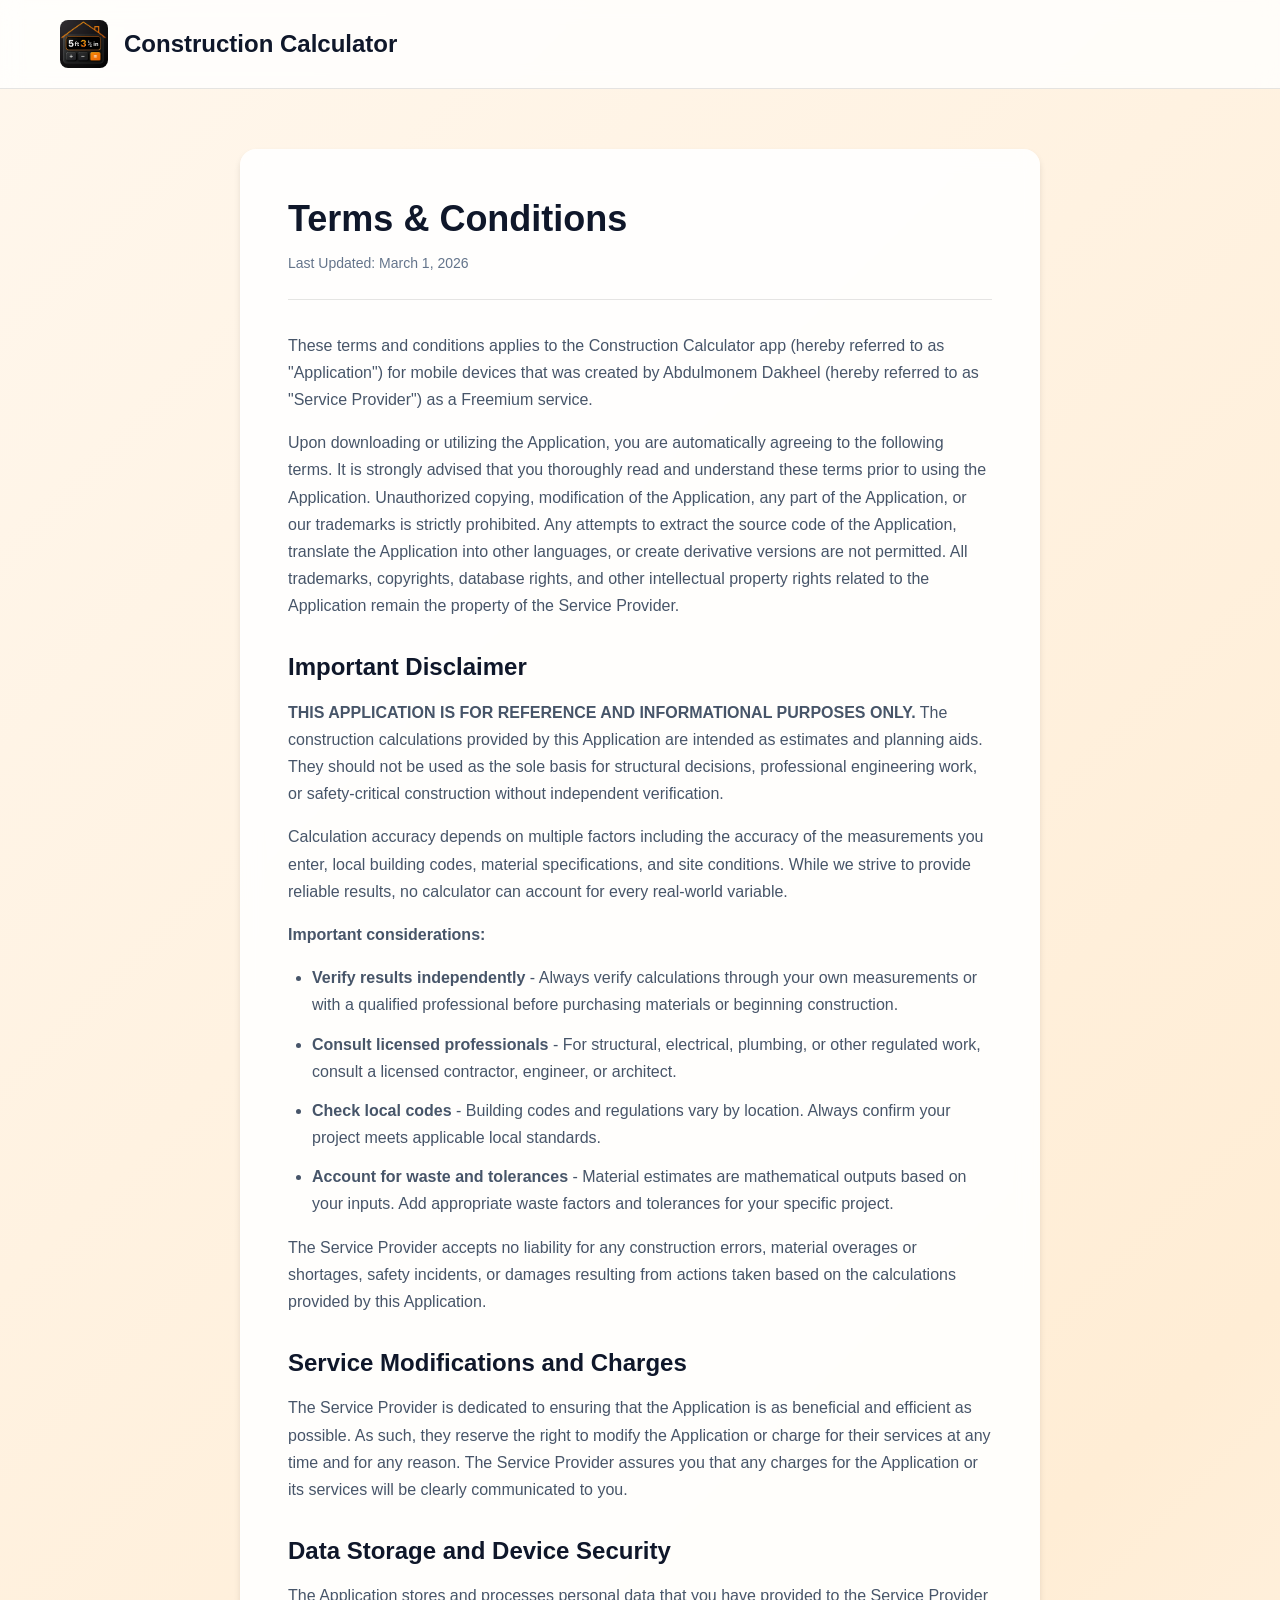
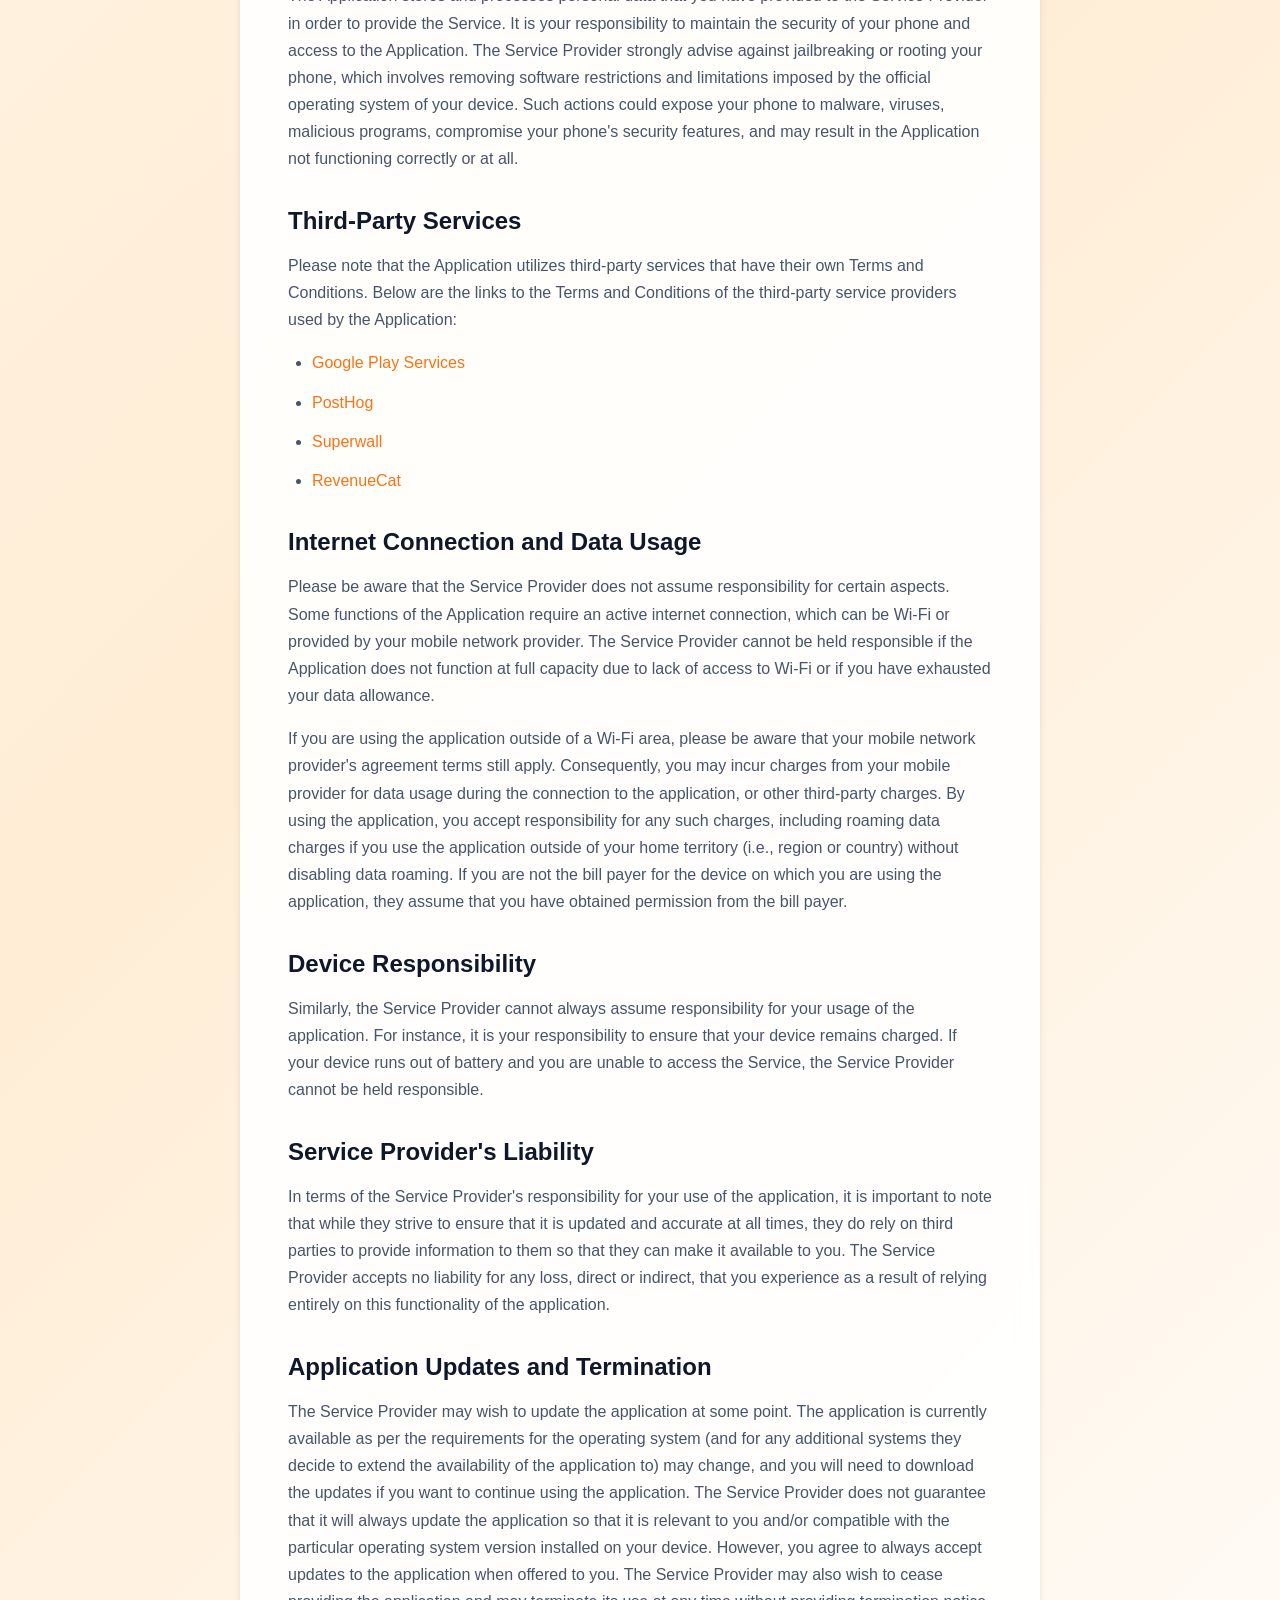
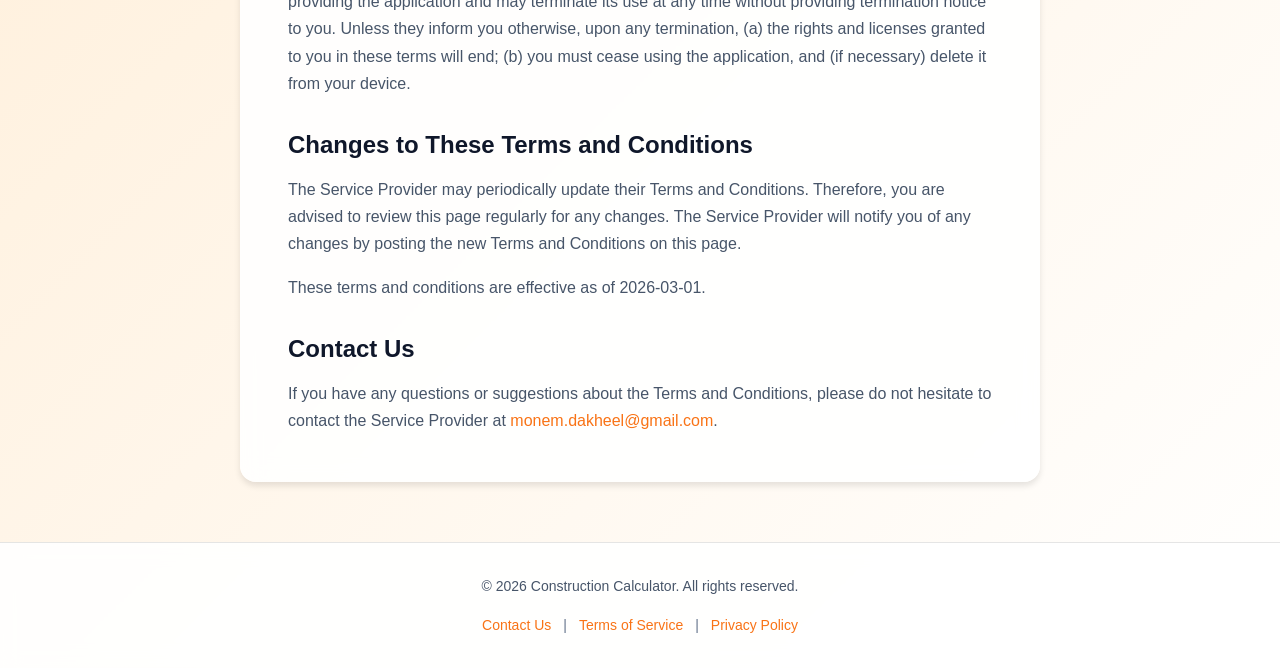
==== terms.html @ 5d299b6c "Add landing page configuration, styles, and HTML structure - Created `config.js` for app configurati" ====
<!DOCTYPE html>
<html lang="en">
<head>
  <meta charset="UTF-8">
  <meta name="viewport" content="width=device-width, initial-scale=1.0">
  <meta name="description" content="Terms of Service">
  <meta name="theme-color" content="#F97316">
  <title>Terms of Service - Construction Calculator</title>
  <link rel="stylesheet" href="index.css">
</head>
<body>
  <header class="header">
    <div class="container">
      <div class="header-content">
        <a href="index.html" class="header-link">
          <img id="logo" src="" alt="App Logo" class="logo">
          <h1 id="app-name" class="app-name">Construction Calculator</h1>
        </a>
      </div>
    </div>
  </header>

  <main class="main">
    <div class="container">
      <article class="legal-content">
        <h1 class="legal-title">Terms & Conditions</h1>
        <p class="legal-last-updated">Last Updated: <span id="last-updated">March 1, 2026</span></p>

        <section class="legal-section">
          <p class="legal-text">
            These terms and conditions applies to the <span id="app-name-inline">Construction Calculator</span> app (hereby referred to as "Application") 
            for mobile devices that was created by Abdulmonem Dakheel (hereby referred to as "Service Provider") as a Freemium service.
          </p>
          <p class="legal-text">
            Upon downloading or utilizing the Application, you are automatically agreeing to the following terms. It is strongly advised that 
            you thoroughly read and understand these terms prior to using the Application. Unauthorized copying, modification of the Application, 
            any part of the Application, or our trademarks is strictly prohibited. Any attempts to extract the source code of the Application, 
            translate the Application into other languages, or create derivative versions are not permitted. All trademarks, copyrights, database 
            rights, and other intellectual property rights related to the Application remain the property of the Service Provider.
          </p>
        </section>

        <section class="legal-section">
          <h2 class="legal-heading">Important Disclaimer</h2>
          <p class="legal-text">
            <strong>THIS APPLICATION IS FOR REFERENCE AND INFORMATIONAL PURPOSES ONLY.</strong> The construction calculations 
            provided by this Application are intended as estimates and planning aids. They should not be used as the sole basis for 
            structural decisions, professional engineering work, or safety-critical construction without independent verification.
          </p>
          <p class="legal-text">
            Calculation accuracy depends on multiple factors including the accuracy of the measurements you enter, local building 
            codes, material specifications, and site conditions. While we strive to provide reliable results, no calculator 
            can account for every real-world variable.
          </p>
          <p class="legal-text">
            <strong>Important considerations:</strong>
          </p>
          <ul class="legal-list">
            <li><strong>Verify results independently</strong> - Always verify calculations through your own measurements or with a qualified professional before purchasing materials or beginning construction.</li>
            <li><strong>Consult licensed professionals</strong> - For structural, electrical, plumbing, or other regulated work, consult a licensed contractor, engineer, or architect.</li>
            <li><strong>Check local codes</strong> - Building codes and regulations vary by location. Always confirm your project meets applicable local standards.</li>
            <li><strong>Account for waste and tolerances</strong> - Material estimates are mathematical outputs based on your inputs. Add appropriate waste factors and tolerances for your specific project.</li>
          </ul>
          <p class="legal-text">
            The Service Provider accepts no liability for any construction errors, material overages or shortages, safety incidents, 
            or damages resulting from actions taken based on the calculations provided by this Application.
          </p>
        </section>

        <section class="legal-section">
          <h2 class="legal-heading">Service Modifications and Charges</h2>
          <p class="legal-text">
            The Service Provider is dedicated to ensuring that the Application is as beneficial and efficient as possible. As such, they reserve 
            the right to modify the Application or charge for their services at any time and for any reason. The Service Provider assures you 
            that any charges for the Application or its services will be clearly communicated to you.
          </p>
        </section>

        <section class="legal-section">
          <h2 class="legal-heading">Data Storage and Device Security</h2>
          <p class="legal-text">
            The Application stores and processes personal data that you have provided to the Service Provider in order to provide the Service. 
            It is your responsibility to maintain the security of your phone and access to the Application. The Service Provider strongly 
            advise against jailbreaking or rooting your phone, which involves removing software restrictions and limitations imposed by the 
            official operating system of your device. Such actions could expose your phone to malware, viruses, malicious programs, compromise 
            your phone's security features, and may result in the Application not functioning correctly or at all.
          </p>
        </section>

        <section class="legal-section">
          <h2 class="legal-heading">Third-Party Services</h2>
          <p class="legal-text">
            Please note that the Application utilizes third-party services that have their own Terms and Conditions. Below are the links to the 
            Terms and Conditions of the third-party service providers used by the Application:
          </p>
          <ul class="legal-list">
            <li><a href="https://policies.google.com/terms" target="_blank" rel="noopener noreferrer" class="legal-link">Google Play Services</a></li>
            <li><a href="https://posthog.com/terms" target="_blank" rel="noopener noreferrer" class="legal-link">PostHog</a></li>
            <li><a href="https://superwall.com/legal/terms-of-service" target="_blank" rel="noopener noreferrer" class="legal-link">Superwall</a></li>
            <li><a href="https://www.revenuecat.com/terms" target="_blank" rel="noopener noreferrer" class="legal-link">RevenueCat</a></li>
          </ul>
        </section>

        <section class="legal-section">
          <h2 class="legal-heading">Internet Connection and Data Usage</h2>
          <p class="legal-text">
            Please be aware that the Service Provider does not assume responsibility for certain aspects. Some functions of the Application 
            require an active internet connection, which can be Wi-Fi or provided by your mobile network provider. The Service Provider cannot 
            be held responsible if the Application does not function at full capacity due to lack of access to Wi-Fi or if you have exhausted 
            your data allowance.
          </p>
          <p class="legal-text">
            If you are using the application outside of a Wi-Fi area, please be aware that your mobile network provider's agreement terms still 
            apply. Consequently, you may incur charges from your mobile provider for data usage during the connection to the application, or 
            other third-party charges. By using the application, you accept responsibility for any such charges, including roaming data charges 
            if you use the application outside of your home territory (i.e., region or country) without disabling data roaming. If you are not 
            the bill payer for the device on which you are using the application, they assume that you have obtained permission from the bill payer.
          </p>
        </section>

        <section class="legal-section">
          <h2 class="legal-heading">Device Responsibility</h2>
          <p class="legal-text">
            Similarly, the Service Provider cannot always assume responsibility for your usage of the application. For instance, it is your 
            responsibility to ensure that your device remains charged. If your device runs out of battery and you are unable to access the Service, 
            the Service Provider cannot be held responsible.
          </p>
        </section>

        <section class="legal-section">
          <h2 class="legal-heading">Service Provider's Liability</h2>
          <p class="legal-text">
            In terms of the Service Provider's responsibility for your use of the application, it is important to note that while they strive to 
            ensure that it is updated and accurate at all times, they do rely on third parties to provide information to them so that they can 
            make it available to you. The Service Provider accepts no liability for any loss, direct or indirect, that you experience as a result 
            of relying entirely on this functionality of the application.
          </p>
        </section>

        <section class="legal-section">
          <h2 class="legal-heading">Application Updates and Termination</h2>
          <p class="legal-text">
            The Service Provider may wish to update the application at some point. The application is currently available as per the requirements 
            for the operating system (and for any additional systems they decide to extend the availability of the application to) may change, 
            and you will need to download the updates if you want to continue using the application. The Service Provider does not guarantee that 
            it will always update the application so that it is relevant to you and/or compatible with the particular operating system version 
            installed on your device. However, you agree to always accept updates to the application when offered to you. The Service Provider may 
            also wish to cease providing the application and may terminate its use at any time without providing termination notice to you. Unless 
            they inform you otherwise, upon any termination, (a) the rights and licenses granted to you in these terms will end; (b) you must cease 
            using the application, and (if necessary) delete it from your device.
          </p>
        </section>

        <section class="legal-section">
          <h2 class="legal-heading">Changes to These Terms and Conditions</h2>
          <p class="legal-text">
            The Service Provider may periodically update their Terms and Conditions. Therefore, you are advised to review this page regularly 
            for any changes. The Service Provider will notify you of any changes by posting the new Terms and Conditions on this page.
          </p>
          <p class="legal-text">
            These terms and conditions are effective as of 2026-03-01.
          </p>
        </section>

        <section class="legal-section">
          <h2 class="legal-heading">Contact Us</h2>
          <p class="legal-text">
            If you have any questions or suggestions about the Terms and Conditions, please do not hesitate to contact the Service Provider at 
            <a id="contact-email-link" href="mailto:monem.dakheel@gmail.com" class="legal-link">monem.dakheel@gmail.com</a>.
          </p>
        </section>
      </article>
    </div>
  </main>

  <footer class="footer">
    <div class="container">
      <div class="footer-content">
        <p class="footer-text">&copy; 2026 <span id="footer-app-name">Construction Calculator</span>. All rights reserved.</p>
        <nav class="footer-links">
          <a id="contact-link" href="mailto:monem.dakheel@gmail.com" class="footer-link">Contact Us</a>
          <span class="footer-separator">|</span>
          <a id="terms-link" href="terms.html" class="footer-link">Terms of Service</a>
          <span class="footer-separator">|</span>
          <a id="privacy-link" href="privacy.html" class="footer-link">Privacy Policy</a>
        </nav>
      </div>
    </div>
  </footer>

  <script src="config.js"></script>
  <script src="index.js"></script>
</body>
</html>
---- index.css ----
/**
 * Landing Page Styles
 * 
 * Colors are set dynamically via CSS custom properties from config.js
 */

:root {
  /* These will be set dynamically by JavaScript from config.js */
  /* Default fallbacks match Construction Calculator orange theme (#F97316) */
  --color-primary: #F97316;
  --color-primary-dark: #EA580C;
  --color-primary-light: #FB923C;
  --color-background: #FFFFFF;
  --color-background-secondary: #FFF7ED;
  --color-text: #0F172A;
  --color-text-secondary: #475569;
  --color-text-tertiary: #64748B;
  --color-gradient-start: #FFF7ED;
  --color-gradient-middle: #FFEDD5;
  --color-gradient-end: #FFFFFF;
}

* {
  margin: 0;
  padding: 0;
  box-sizing: border-box;
}

body {
  font-family: -apple-system, BlinkMacSystemFont, 'Segoe UI', 'Roboto', 'Oxygen',
    'Ubuntu', 'Cantarell', 'Fira Sans', 'Droid Sans', 'Helvetica Neue',
    sans-serif;
  -webkit-font-smoothing: antialiased;
  -moz-osx-font-smoothing: grayscale;
  background: linear-gradient(
    135deg,
    var(--color-gradient-start) 0%,
    var(--color-gradient-middle) 50%,
    var(--color-gradient-end) 100%
  );
  color: var(--color-text);
  line-height: 1.6;
  min-height: 100vh;
  display: flex;
  flex-direction: column;
}

.container {
  max-width: 1200px;
  margin: 0 auto;
  padding: 0 20px;
  width: 100%;
}

/* Header Styles */
.header {
  background: rgba(255, 255, 255, 0.8);
  backdrop-filter: blur(10px);
  border-bottom: 1px solid rgba(0, 0, 0, 0.1);
  padding: 20px 0;
  position: sticky;
  top: 0;
  z-index: 100;
}

.header-content {
  display: flex;
  align-items: center;
  gap: 16px;
}

.logo {
  width: 48px;
  height: 48px;
  object-fit: contain;
  border-radius: 8px;
}

.app-name {
  font-size: 24px;
  font-weight: 700;
  color: var(--color-text);
  margin: 0;
}

/* Main Content */
.main {
  flex: 1;
  padding: 60px 0;
}

/* Hero Section */
.hero {
  text-align: center;
  padding: 40px 0;
}

.hero-title {
  font-size: 48px;
  font-weight: 700;
  color: var(--color-text);
  margin-bottom: 20px;
  line-height: 1.2;
}

.hero-description {
  font-size: 20px;
  color: var(--color-text-secondary);
  max-width: 600px;
  margin: 0 auto;
  line-height: 1.6;
}

/* Features Section */
.features {
  padding: 60px 0;
}

.features-grid {
  display: grid;
  grid-template-columns: repeat(auto-fit, minmax(280px, 1fr));
  gap: 32px;
  margin-top: 40px;
}

.feature-card {
  background: rgba(255, 255, 255, 0.9);
  backdrop-filter: blur(10px);
  border-radius: 16px;
  padding: 32px;
  text-align: center;
  box-shadow: 0 4px 6px rgba(0, 0, 0, 0.1);
  transition: transform 0.3s ease, box-shadow 0.3s ease;
}

.feature-card:hover {
  transform: translateY(-4px);
  box-shadow: 0 8px 12px rgba(0, 0, 0, 0.15);
}

.feature-icon {
  font-size: 48px;
  margin-bottom: 16px;
}

.feature-title {
  font-size: 22px;
  font-weight: 600;
  color: var(--color-text);
  margin-bottom: 12px;
}

.feature-description {
  font-size: 16px;
  color: var(--color-text-secondary);
  line-height: 1.5;
}

/* Footer Styles */
.footer {
  background: rgba(255, 255, 255, 0.9);
  backdrop-filter: blur(10px);
  border-top: 1px solid rgba(0, 0, 0, 0.1);
  padding: 32px 0;
  margin-top: auto;
}

.footer-content {
  display: flex;
  flex-direction: column;
  align-items: center;
  gap: 16px;
  text-align: center;
}

.footer-text {
  font-size: 14px;
  color: var(--color-text-secondary);
}

.footer-links {
  display: flex;
  align-items: center;
  gap: 12px;
  flex-wrap: wrap;
  justify-content: center;
}

.footer-link {
  color: var(--color-primary);
  text-decoration: none;
  font-size: 14px;
  font-weight: 500;
  transition: color 0.2s ease;
}

.footer-link:hover {
  color: var(--color-primary-dark);
  text-decoration: underline;
}

.footer-separator {
  color: var(--color-text-tertiary);
  font-size: 14px;
}

/* Legal Pages Styles */
.header-link {
  display: flex;
  align-items: center;
  gap: 16px;
  text-decoration: none;
  color: inherit;
}

.header-link:hover {
  opacity: 0.8;
}

.legal-content {
  background: rgba(255, 255, 255, 0.9);
  backdrop-filter: blur(10px);
  border-radius: 16px;
  padding: 48px;
  max-width: 800px;
  margin: 0 auto;
  box-shadow: 0 4px 6px rgba(0, 0, 0, 0.1);
}

.legal-title {
  font-size: 36px;
  font-weight: 700;
  color: var(--color-text);
  margin-bottom: 12px;
  line-height: 1.2;
}

.legal-last-updated {
  font-size: 14px;
  color: var(--color-text-tertiary);
  margin-bottom: 32px;
  padding-bottom: 24px;
  border-bottom: 1px solid rgba(0, 0, 0, 0.1);
}

.legal-section {
  margin-bottom: 32px;
}

.legal-section:last-child {
  margin-bottom: 0;
}

.legal-heading {
  font-size: 24px;
  font-weight: 600;
  color: var(--color-text);
  margin-bottom: 16px;
  line-height: 1.3;
}

.legal-text {
  font-size: 16px;
  color: var(--color-text-secondary);
  line-height: 1.7;
  margin-bottom: 16px;
}

.legal-text:last-child {
  margin-bottom: 0;
}

.legal-list {
  margin-left: 24px;
  margin-bottom: 16px;
  color: var(--color-text-secondary);
}

.legal-list li {
  font-size: 16px;
  line-height: 1.7;
  margin-bottom: 12px;
}

.legal-list li:last-child {
  margin-bottom: 0;
}

.legal-link {
  color: var(--color-primary);
  text-decoration: none;
  font-weight: 500;
  transition: color 0.2s ease;
}

.legal-link:hover {
  color: var(--color-primary-dark);
  text-decoration: underline;
}

/* Responsive Design */
@media (max-width: 768px) {
  .hero-title {
    font-size: 36px;
  }

  .hero-description {
    font-size: 18px;
    padding: 0 20px;
  }

  .features-grid {
    grid-template-columns: 1fr;
    gap: 24px;
  }

  .feature-card {
    padding: 24px;
  }

  .app-name {
    font-size: 20px;
  }

  .logo {
    width: 40px;
    height: 40px;
  }

  .footer-links {
    flex-direction: column;
    gap: 8px;
  }

  .footer-separator {
    display: none;
  }
}

@media (max-width: 480px) {
  .hero-title {
    font-size: 28px;
  }

  .hero-description {
    font-size: 16px;
  }

  .container {
    padding: 0 16px;
  }

  .legal-content {
    padding: 32px 24px;
  }

  .legal-title {
    font-size: 28px;
  }

  .legal-heading {
    font-size: 20px;
  }

  .legal-text,
  .legal-list li {
    font-size: 15px;
  }
}
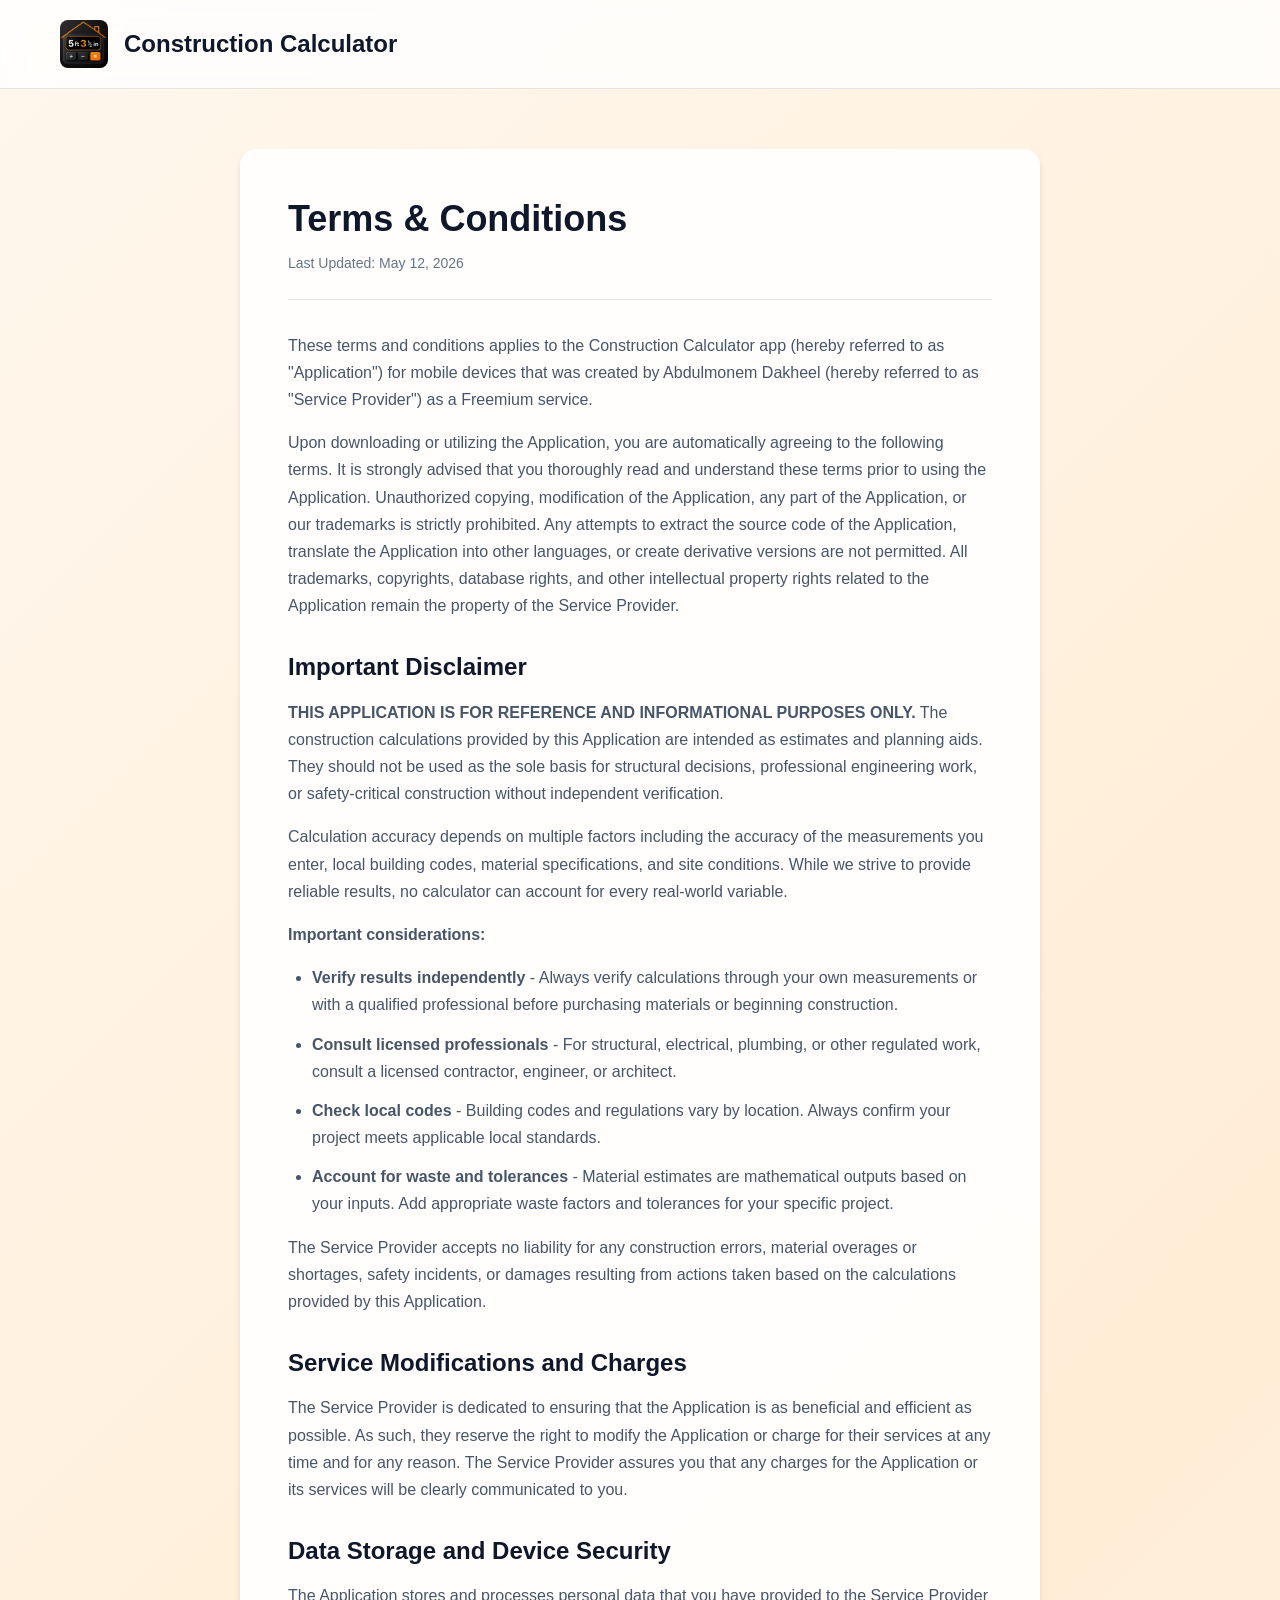
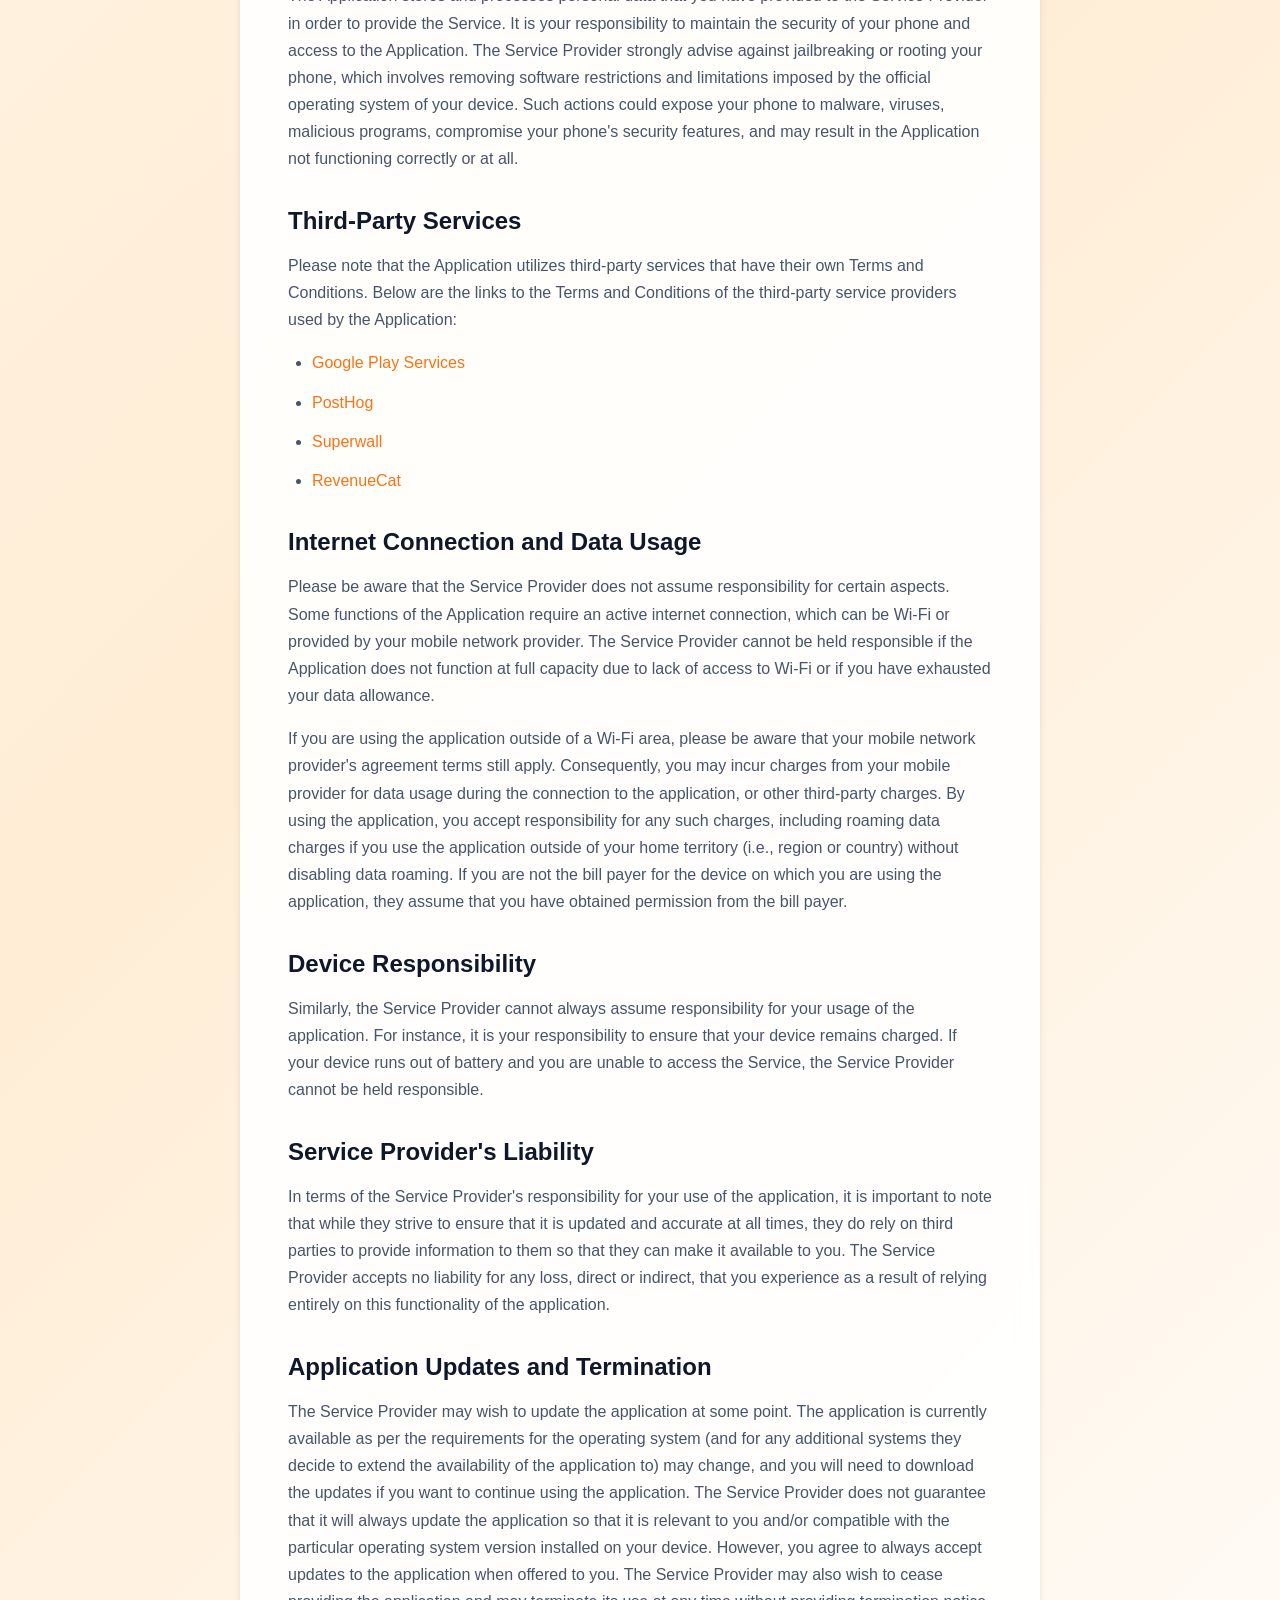
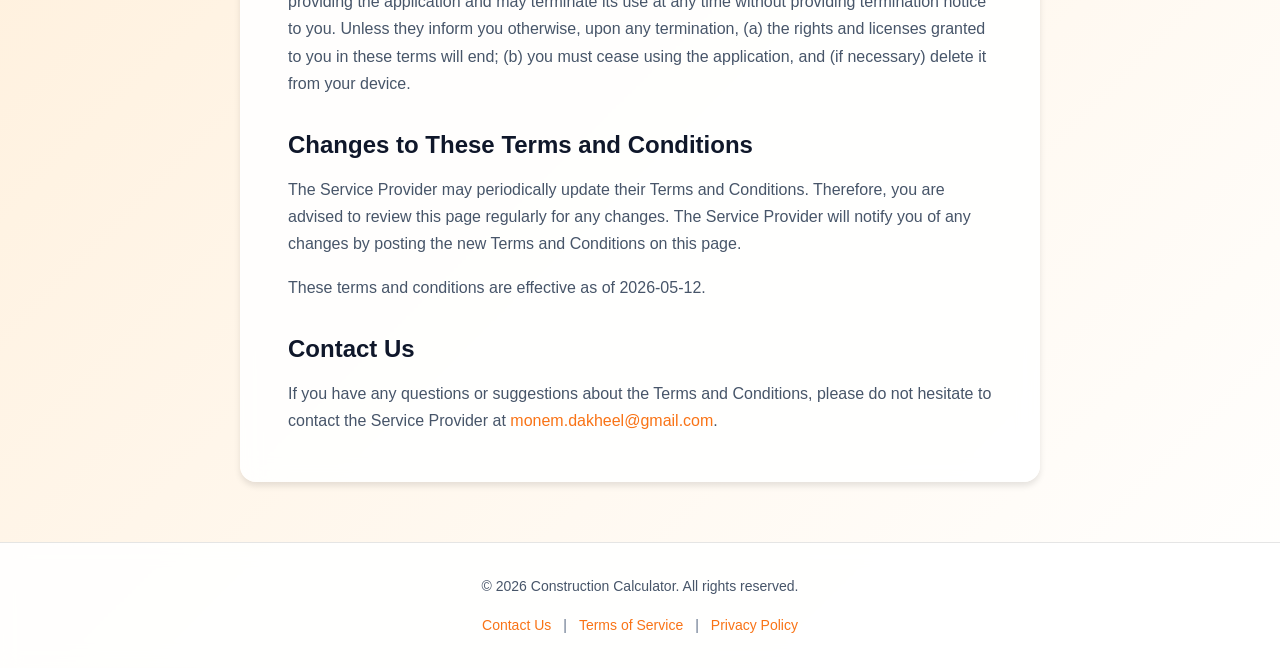
==== commit ddf908f7: "Update last updated dates in privacy and terms documents to May 12, 2026" ====
--- a/terms.html
+++ b/terms.html
@@ -24,7 +24,7 @@
     <div class="container">
       <article class="legal-content">
         <h1 class="legal-title">Terms & Conditions</h1>
-        <p class="legal-last-updated">Last Updated: <span id="last-updated">March 1, 2026</span></p>
+        <p class="legal-last-updated">Last Updated: <span id="last-updated">May 12, 2026</span></p>
 
         <section class="legal-section">
           <p class="legal-text">
@@ -158,7 +158,7 @@
             for any changes. The Service Provider will notify you of any changes by posting the new Terms and Conditions on this page.
           </p>
           <p class="legal-text">
-            These terms and conditions are effective as of 2026-03-01.
+            These terms and conditions are effective as of 2026-05-12.
           </p>
         </section>
 
